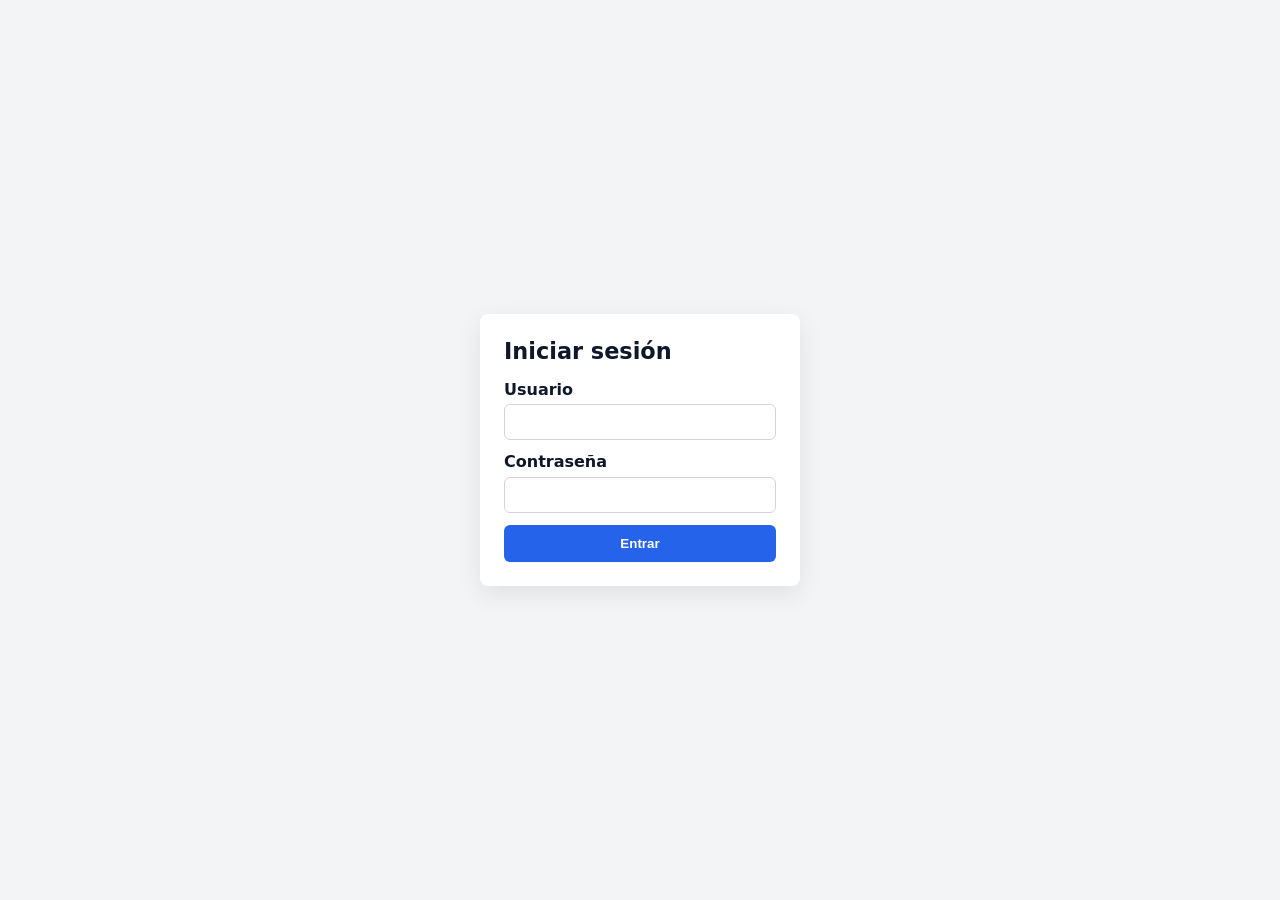
==== interfaz/publico/login.html @ a3fd7eee "bibliotecaunamad-prinpical" ====
<!DOCTYPE html>
<html lang="es">
<head>
  <meta charset="UTF-8">
  <meta name="viewport" content="width=device-width, initial-scale=1.0">
  <title>Iniciar sesión</title>
  <link rel="stylesheet" href="../estilos/principal.css">
  <style>
    body { display: flex; justify-content: center; align-items: center; min-height: 100vh; background: #f3f4f6; }
    .card { background: #fff; padding: 1.5rem; border-radius: 8px; width: 320px; box-shadow: 0 8px 24px rgba(0,0,0,0.08); }
    .card h1 { margin: 0 0 1rem; font-size: 1.4rem; }
    .field { margin-bottom: 0.75rem; display: flex; flex-direction: column; }
    .field label { font-weight: 600; margin-bottom: 0.35rem; }
    .field input { padding: 0.6rem 0.75rem; border: 1px solid #d1d5db; border-radius: 6px; }
    button { width: 100%; padding: 0.7rem; border: none; border-radius: 6px; background: #2563eb; color: #fff; font-weight: 700; cursor: pointer; }
    button:disabled { opacity: 0.6; cursor: not-allowed; }
    .error { color: #b91c1c; margin-top: 0.5rem; }
    .success { color: #15803d; margin-top: 0.5rem; }
  </style>
</head>
<body>
  <div class="card">
    <h1>Iniciar sesión</h1>
    <form id="login-form">
      <div class="field">
        <label for="username">Usuario</label>
        <input type="text" id="username" name="username" required>
      </div>
      <div class="field">
        <label for="password">Contraseña</label>
        <input type="password" id="password" name="password" required>
      </div>
      <button type="submit" id="submit">Entrar</button>
      <div id="message"></div>
    </form>
  </div>

  <script>
    const form = document.getElementById('login-form');
    const messageEl = document.getElementById('message');
    const button = document.getElementById('submit');

    form.addEventListener('submit', async (e) => {
      e.preventDefault();
      messageEl.textContent = '';
      messageEl.className = '';
      button.disabled = true;
      button.textContent = 'Ingresando...';

      try {
        const res = await fetch('../../api/login.php', {
          method: 'POST',
          headers: { 'Content-Type': 'application/json' },
          body: JSON.stringify({
            username: form.username.value.trim(),
            password: form.password.value.trim(),
          }),
        });

        const data = await res.json();
        if (!res.ok || data.status !== 'ok') {
          throw new Error(data.message || 'Error de autenticación');
        }

        messageEl.textContent = 'Login correcto, redirigiendo...';
        messageEl.className = 'success';

        // Redirige según el rol devuelto; ajusta las rutas de paneles.
        const rol = data.user?.rol || 'usuario';
        const destinos = {
          administrador: '../paginas/administrador/index.html',
          bibliotecario: '../paginas/bibliotecario/index.html',
          usuario: '../paginas/usuario/index.html',
        };
        setTimeout(() => {
          window.location.href = destinos[rol] || destinos.usuario;
        }, 800);
      } catch (err) {
        messageEl.textContent = err.message;
        messageEl.className = 'error';
      } finally {
        button.disabled = false;
        button.textContent = 'Entrar';
      }
    });
  </script>
</body>
</html>
---- interfaz/estilos/principal.css ----
:root{
  --color-fondo:#f6f7fb;
  --color-texto:#0f172a;
  --color-primario:#1d4ed8;
  --color-borde:#e5e7eb;
  --radio:12px;
  --sombra:0 10px 30px rgba(2,6,23,.10);
  --fuente:system-ui,-apple-system,Segoe UI,Roboto,Ubuntu,Cantarell,Noto Sans,Arial,sans-serif;
}

*{ box-sizing:border-box; }
html,body{ height:100%; }
body{
  margin:0;
  font-family:var(--fuente);
  color:var(--color-texto);
  background:var(--color-fondo);
}

a{ color:var(--color-primario); text-decoration:none; }
a:hover{ text-decoration:underline; }
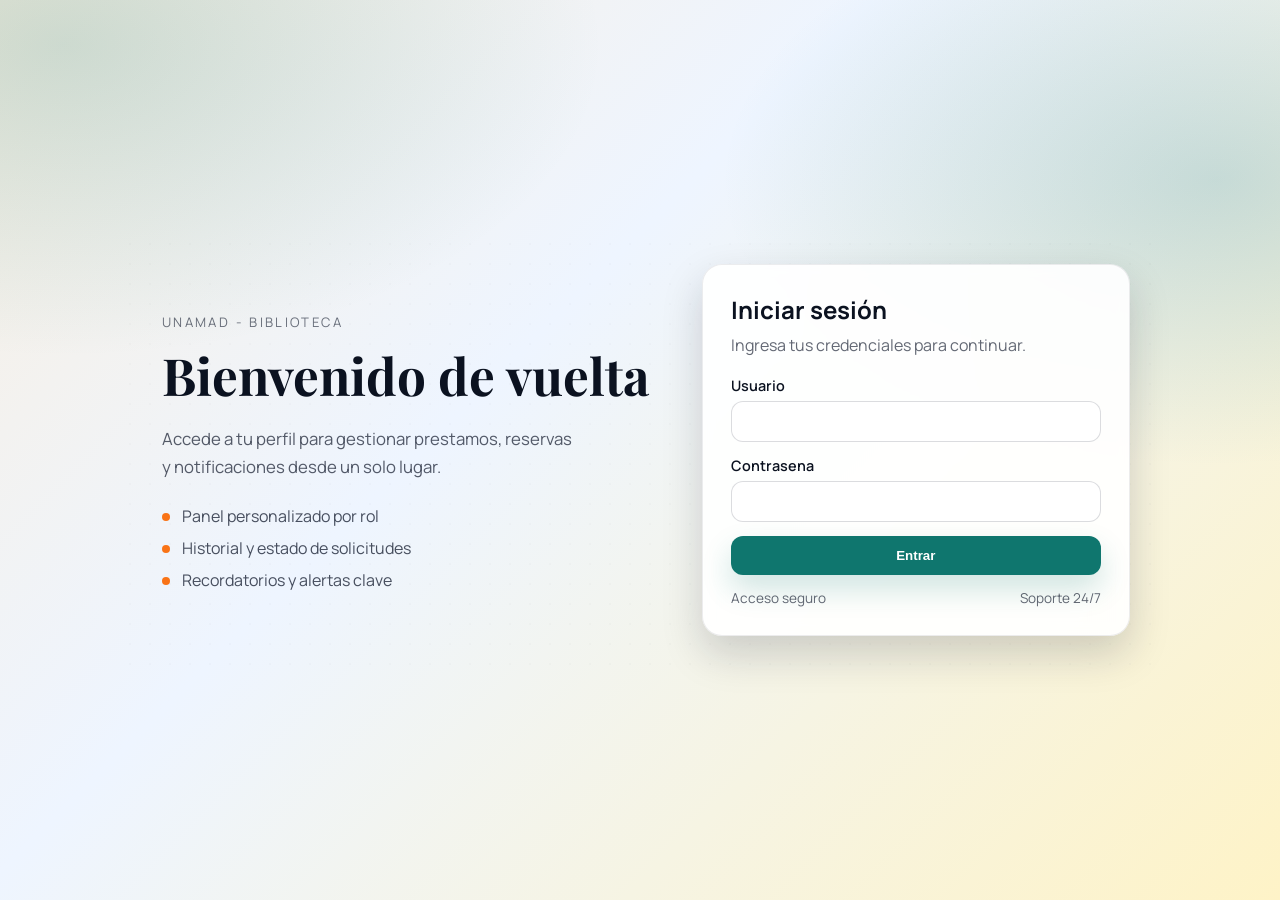
==== commit 6df655e2: "zzz" ====
--- a/interfaz/publico/login.html
+++ b/interfaz/publico/login.html
@@ -1,88 +1,274 @@
-<!DOCTYPE html>
+<!doctype html>
 <html lang="es">
-<head>
-  <meta charset="UTF-8">
-  <meta name="viewport" content="width=device-width, initial-scale=1.0">
-  <title>Iniciar sesión</title>
-  <link rel="stylesheet" href="../estilos/principal.css">
-  <style>
-    body { display: flex; justify-content: center; align-items: center; min-height: 100vh; background: #f3f4f6; }
-    .card { background: #fff; padding: 1.5rem; border-radius: 8px; width: 320px; box-shadow: 0 8px 24px rgba(0,0,0,0.08); }
-    .card h1 { margin: 0 0 1rem; font-size: 1.4rem; }
-    .field { margin-bottom: 0.75rem; display: flex; flex-direction: column; }
-    .field label { font-weight: 600; margin-bottom: 0.35rem; }
-    .field input { padding: 0.6rem 0.75rem; border: 1px solid #d1d5db; border-radius: 6px; }
-    button { width: 100%; padding: 0.7rem; border: none; border-radius: 6px; background: #2563eb; color: #fff; font-weight: 700; cursor: pointer; }
-    button:disabled { opacity: 0.6; cursor: not-allowed; }
-    .error { color: #b91c1c; margin-top: 0.5rem; }
-    .success { color: #15803d; margin-top: 0.5rem; }
-  </style>
-</head>
-<body>
-  <div class="card">
-    <h1>Iniciar sesión</h1>
-    <form id="login-form">
-      <div class="field">
-        <label for="username">Usuario</label>
-        <input type="text" id="username" name="username" required>
-      </div>
-      <div class="field">
-        <label for="password">Contraseña</label>
-        <input type="password" id="password" name="password" required>
-      </div>
-      <button type="submit" id="submit">Entrar</button>
-      <div id="message"></div>
-    </form>
-  </div>
-
-  <script>
-    const form = document.getElementById('login-form');
-    const messageEl = document.getElementById('message');
-    const button = document.getElementById('submit');
-
-    form.addEventListener('submit', async (e) => {
-      e.preventDefault();
-      messageEl.textContent = '';
-      messageEl.className = '';
-      button.disabled = true;
-      button.textContent = 'Ingresando...';
-
-      try {
-        const res = await fetch('../../api/login.php', {
-          method: 'POST',
-          headers: { 'Content-Type': 'application/json' },
-          body: JSON.stringify({
-            username: form.username.value.trim(),
-            password: form.password.value.trim(),
-          }),
-        });
-
-        const data = await res.json();
-        if (!res.ok || data.status !== 'ok') {
-          throw new Error(data.message || 'Error de autenticación');
-        }
-
-        messageEl.textContent = 'Login correcto, redirigiendo...';
-        messageEl.className = 'success';
-
-        // Redirige según el rol devuelto; ajusta las rutas de paneles.
-        const rol = data.user?.rol || 'usuario';
-        const destinos = {
-          administrador: '../paginas/administrador/index.html',
-          bibliotecario: '../paginas/bibliotecario/index.html',
-          usuario: '../paginas/usuario/index.html',
-        };
-        setTimeout(() => {
-          window.location.href = destinos[rol] || destinos.usuario;
-        }, 800);
-      } catch (err) {
-        messageEl.textContent = err.message;
-        messageEl.className = 'error';
-      } finally {
-        button.disabled = false;
-        button.textContent = 'Entrar';
-      }
-    });
-  </script>
-</body>
+  <head>
+    <meta charset="utf-8" />
+    <meta name="viewport" content="width=device-width, initial-scale=1" />
+    <title>Iniciar sesi&#243;n</title>
+    <link rel="preconnect" href="https://fonts.googleapis.com" />
+    <link rel="preconnect" href="https://fonts.gstatic.com" crossorigin />
+    <link
+      href="https://fonts.googleapis.com/css2?family=Manrope:wght@300;500;700&family=Playfair+Display:wght@500;700&display=swap"
+      rel="stylesheet"
+    />
+    <link rel="stylesheet" href="../estilos/principal.css" />
+    <style>
+      body{
+        --color-primario:#0f766e;
+        --color-texto:#0b1220;
+        background:
+          radial-gradient(900px 520px at 5% 5%, rgba(15,118,110,.18), transparent 60%),
+          radial-gradient(900px 520px at 95% 20%, rgba(14,116,144,.2), transparent 55%),
+          linear-gradient(135deg, #f8efe1 0%, #eef5ff 40%, #fef3c7 100%);
+        font-family:"Manrope", "Segoe UI", sans-serif;
+        margin:0;
+        min-height:100vh;
+        display:flex;
+        align-items:center;
+        justify-content:center;
+        color:var(--color-texto);
+      }
+      .login-shell{
+        width:min(980px, 92vw);
+        display:grid;
+        grid-template-columns:1.1fr .9fr;
+        gap:28px;
+        align-items:center;
+        position:relative;
+      }
+      .login-shell::before{
+        content:"";
+        position:absolute;
+        inset:-30px;
+        background-image:radial-gradient(rgba(15,23,42,.08) 1px, transparent 0);
+        background-size:20px 20px;
+        opacity:.25;
+        pointer-events:none;
+        z-index:0;
+      }
+      .login-info,
+      .login-card{
+        position:relative;
+        z-index:1;
+      }
+      .login-info{
+        padding:18px 12px;
+      }
+      .login-eyebrow{
+        text-transform:uppercase;
+        letter-spacing:.18em;
+        font-size:.82rem;
+        color:rgba(15,23,42,.6);
+      }
+      .login-title{
+        font-family:"Playfair Display", "Times New Roman", serif;
+        font-size:clamp(2rem, 3vw + 1rem, 3.2rem);
+        margin:.6rem 0 1rem;
+      }
+      .login-subtitle{
+        font-size:1.05rem;
+        line-height:1.65;
+        color:rgba(15,23,42,.7);
+        margin:0 0 1.5rem;
+        max-width:420px;
+      }
+      .login-bullets{
+        list-style:none;
+        padding:0;
+        margin:0;
+        display:grid;
+        gap:10px;
+      }
+      .login-bullets li{
+        padding-left:20px;
+        position:relative;
+        color:rgba(15,23,42,.75);
+      }
+      .login-bullets li::before{
+        content:"";
+        width:8px;
+        height:8px;
+        border-radius:50%;
+        background:#f97316;
+        position:absolute;
+        left:0;
+        top:8px;
+      }
+      .login-card{
+        background:rgba(255,255,255,.92);
+        border-radius:20px;
+        padding:28px;
+        box-shadow:0 18px 40px rgba(15,23,42,.18);
+        border:1px solid rgba(15,23,42,.08);
+        backdrop-filter:blur(6px);
+      }
+      .login-card h1{
+        margin:0 0 8px;
+        font-size:1.5rem;
+      }
+      .login-card p{
+        margin:0 0 20px;
+        color:rgba(15,23,42,.65);
+      }
+      .field{
+        margin-bottom:14px;
+        display:flex;
+        flex-direction:column;
+        gap:6px;
+      }
+      .field label{
+        font-weight:600;
+        font-size:.9rem;
+      }
+      .field input{
+        padding:12px 14px;
+        border-radius:12px;
+        border:1px solid rgba(15,23,42,.15);
+        background:#fff;
+        outline:none;
+      }
+      .field input:focus{
+        border-color:rgba(15,118,110,.6);
+        box-shadow:0 0 0 3px rgba(15,118,110,.15);
+      }
+      .btn{
+        width:100%;
+        padding:12px 16px;
+        border-radius:12px;
+        border:none;
+        background:var(--color-primario);
+        color:#fff;
+        font-weight:700;
+        cursor:pointer;
+        box-shadow:0 14px 30px rgba(15,118,110,.2);
+      }
+      .btn:disabled{
+        opacity:.7;
+        cursor:not-allowed;
+      }
+      .login-meta{
+        margin-top:14px;
+        display:flex;
+        justify-content:space-between;
+        font-size:.85rem;
+        color:rgba(15,23,42,.65);
+      }
+      .error{
+        color:#b91c1c;
+        margin-top:10px;
+        font-weight:600;
+      }
+      .success{
+        color:#15803d;
+        margin-top:10px;
+        font-weight:600;
+      }
+      @keyframes fadeUp{
+        from{ opacity:0; transform:translateY(16px); }
+        to{ opacity:1; transform:translateY(0); }
+      }
+      .animate{
+        animation:fadeUp .6s ease both;
+      }
+      @media (max-width: 900px){
+        .login-shell{
+          grid-template-columns:1fr;
+        }
+        .login-info{
+          text-align:center;
+        }
+        .login-subtitle,
+        .login-bullets{
+          margin-left:auto;
+          margin-right:auto;
+        }
+      }
+    </style>
+  </head>
+  <body>
+    <main class="login-shell">
+      <section class="login-info animate">
+        <span class="login-eyebrow">UNAMAD - Biblioteca</span>
+        <h2 class="login-title">Bienvenido de vuelta</h2>
+        <p class="login-subtitle">
+          Accede a tu perfil para gestionar prestamos, reservas y notificaciones desde un solo lugar.
+        </p>
+        <ul class="login-bullets">
+          <li>Panel personalizado por rol</li>
+          <li>Historial y estado de solicitudes</li>
+          <li>Recordatorios y alertas clave</li>
+        </ul>
+      </section>
+
+      <section class="login-card animate">
+        <h1>Iniciar sesi&#243;n</h1>
+        <p>Ingresa tus credenciales para continuar.</p>
+        <form id="login-form">
+          <div class="field">
+            <label for="username">Usuario</label>
+            <input type="text" id="username" name="username" required />
+          </div>
+          <div class="field">
+            <label for="password">Contrasena</label>
+            <input type="password" id="password" name="password" required />
+          </div>
+          <button class="btn" type="submit" id="submit">Entrar</button>
+          <div id="message"></div>
+        </form>
+        <div class="login-meta">
+          <span>Acceso seguro</span>
+          <span>Soporte 24/7</span>
+        </div>
+      </section>
+    </main>
+
+    <script>
+      const form = document.getElementById('login-form');
+      const messageEl = document.getElementById('message');
+      const button = document.getElementById('submit');
+
+      form.addEventListener('submit', async (e) => {
+        e.preventDefault();
+        messageEl.textContent = '';
+        messageEl.className = '';
+        button.disabled = true;
+        button.textContent = 'Ingresando...';
+
+        try {
+          const res = await fetch('../../api/login.php', {
+            method: 'POST',
+            headers: { 'Content-Type': 'application/json' },
+            body: JSON.stringify({
+              username: form.username.value.trim(),
+              password: form.password.value.trim(),
+            }),
+          });
+
+          const data = await res.json();
+          if (!res.ok || data.status !== 'ok') {
+            throw new Error(data.message || 'Error de autenticacion');
+          }
+
+          messageEl.textContent = 'Login correcto, redirigiendo...';
+          messageEl.className = 'success';
+
+          // Redirige segun el rol devuelto; ajusta las rutas de paneles.
+          const rol = data.user?.rol || 'usuario';
+          const destinos = {
+            administrador: '../paginas/administrador/index.html',
+            bibliotecario: '../paginas/bibliotecario/index.html',
+            usuario: '../paginas/usuario/index.html',
+          };
+          setTimeout(() => {
+            window.location.href = destinos[rol] || destinos.usuario;
+          }, 800);
+        } catch (err) {
+          messageEl.textContent = err.message;
+          messageEl.className = 'error';
+        } finally {
+          button.disabled = false;
+          button.textContent = 'Entrar';
+        }
+      });
+    </script>
+  </body>
 </html>
